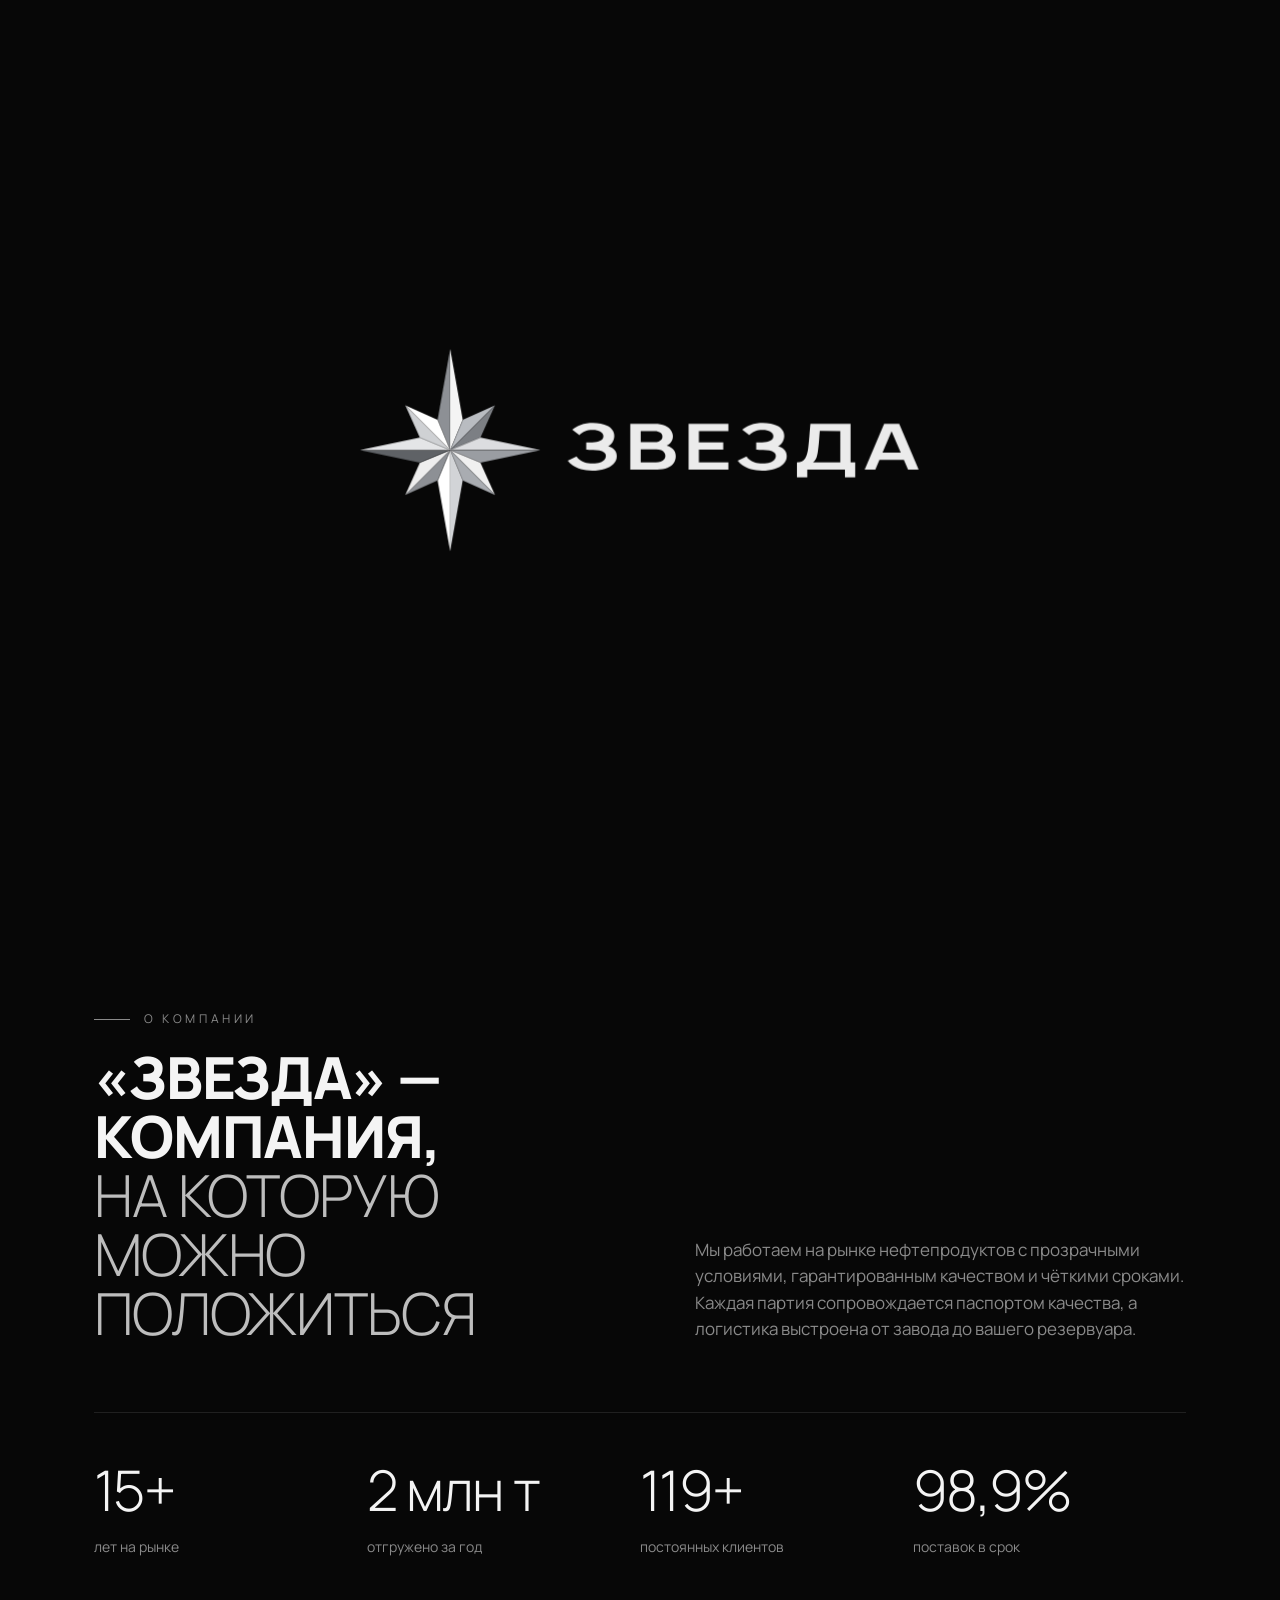
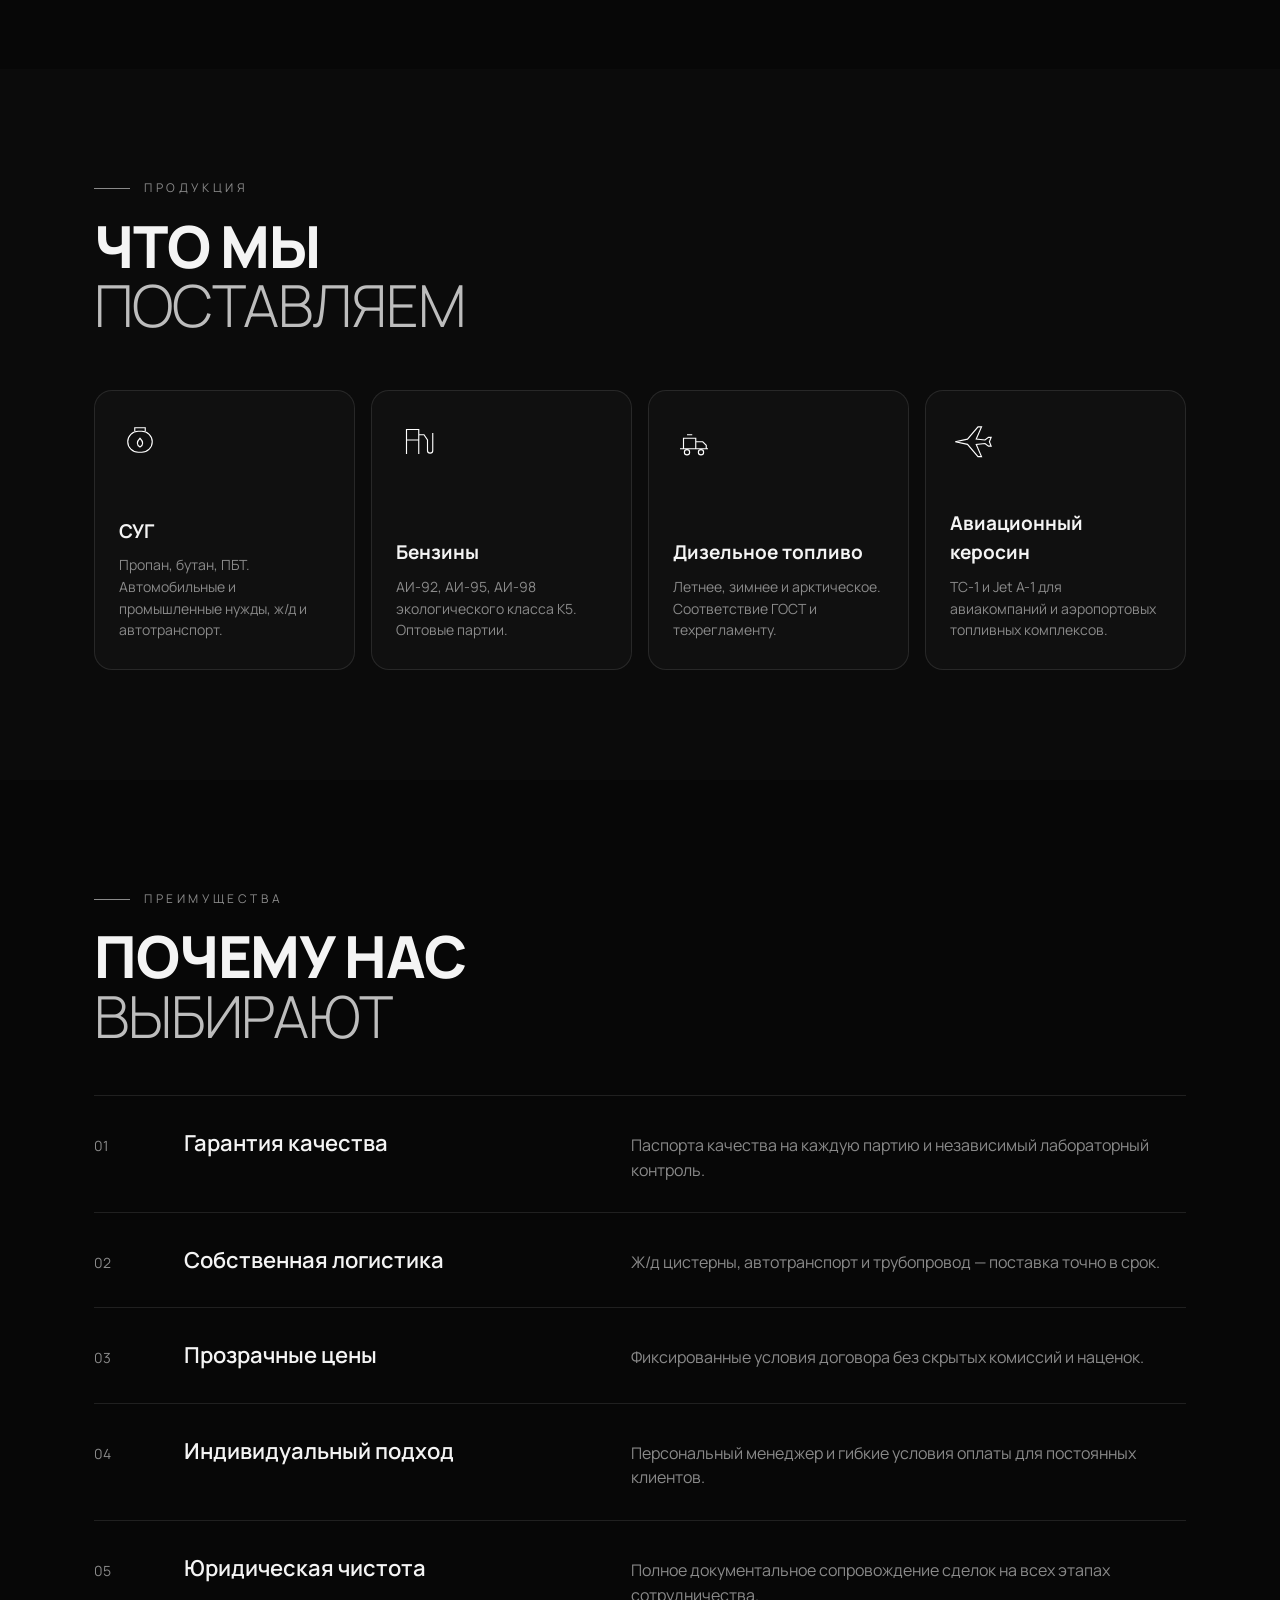
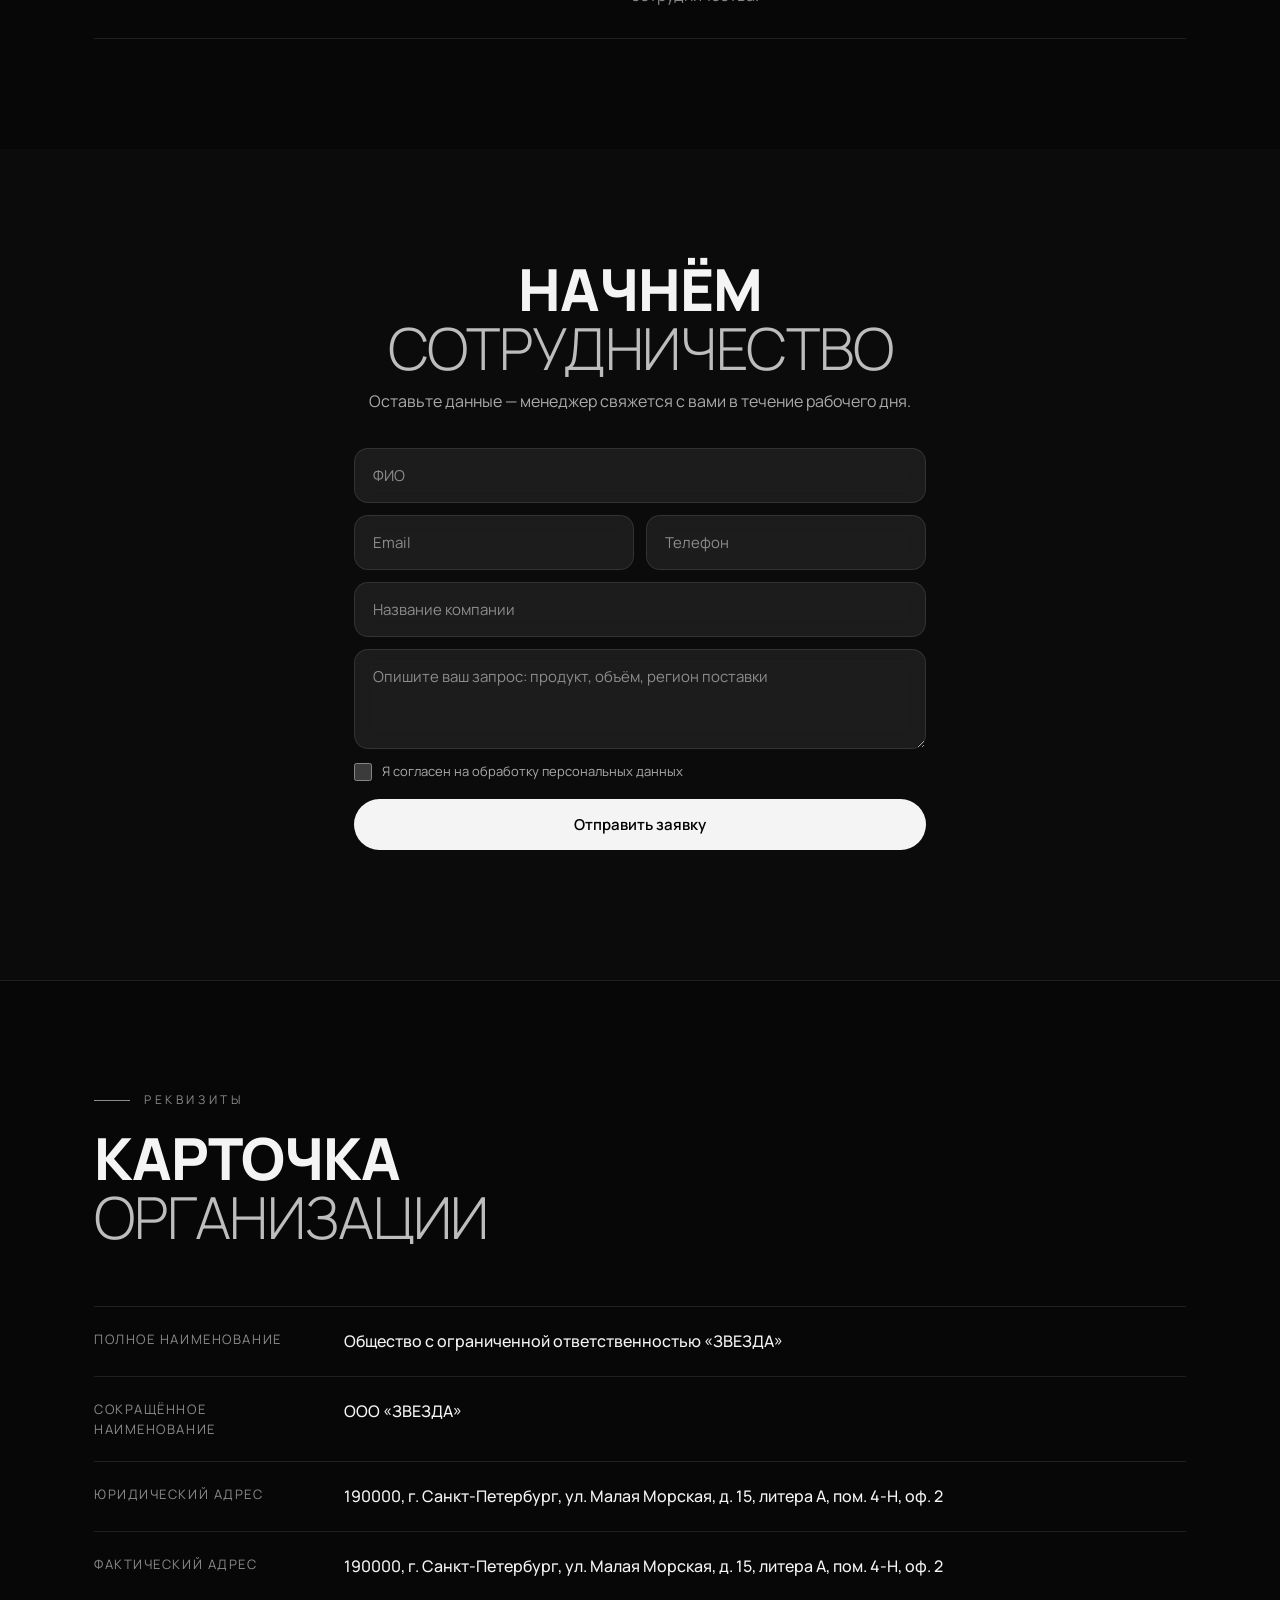
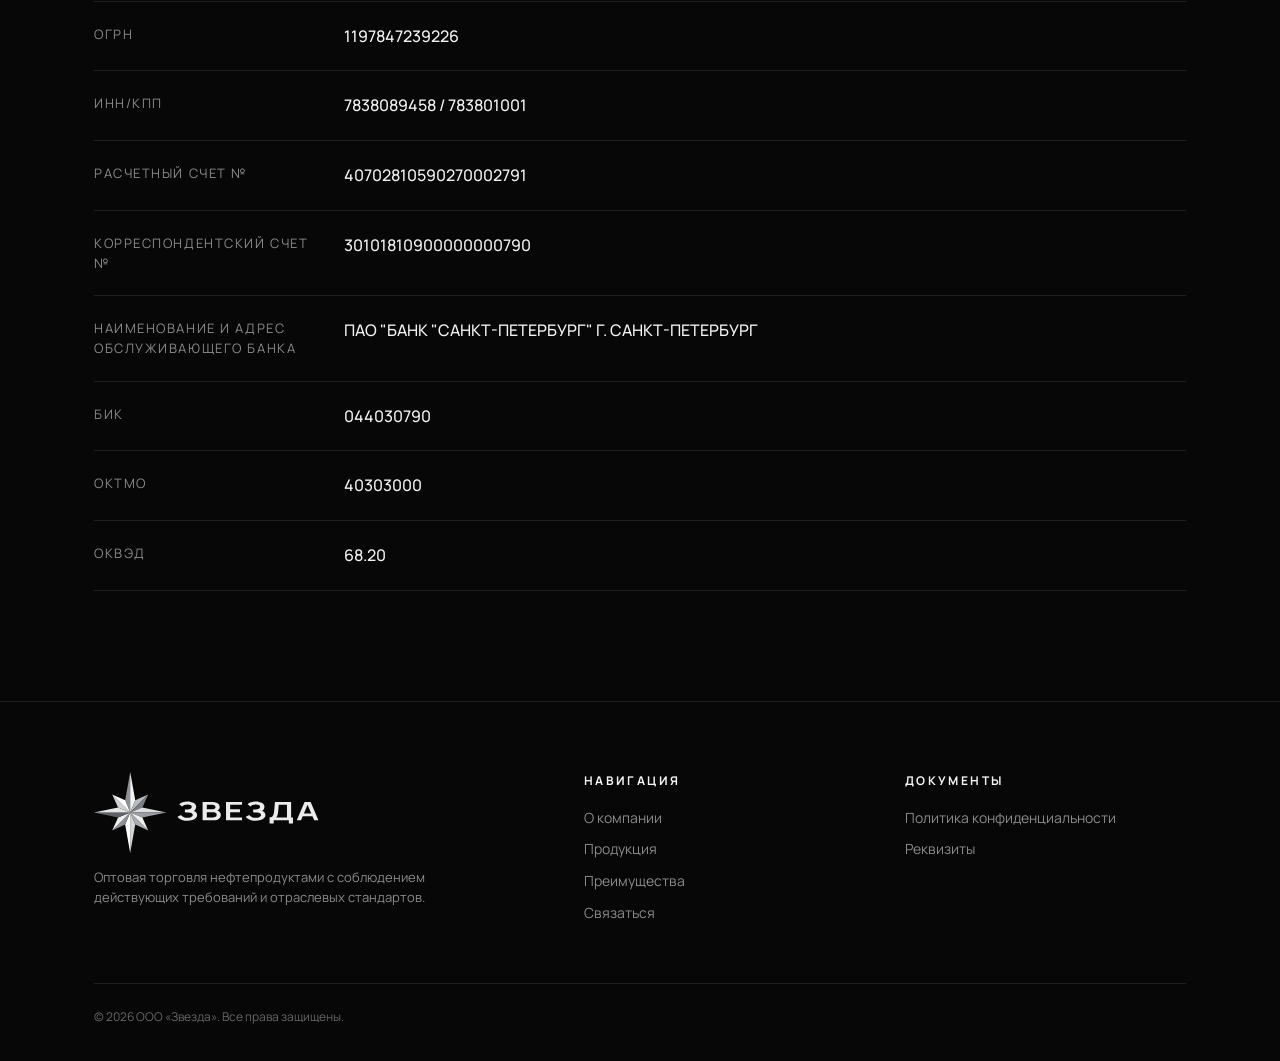
==== index.html @ bc57d200 "first commit" ====
<!doctype html>
<html lang="en" class="is-intro">
  <head>
    <meta charset="UTF-8" />
    <meta name="viewport" content="width=device-width, initial-scale=1.0" />
    <title>ЗВЕЗДА</title>
    <link rel="icon" type="image/svg+xml" href="./assets/logo_icon.svg" />
    <link rel="stylesheet" href="./style.css" />
    <link
      rel="stylesheet"
      href="https://fonts.googleapis.com/css2?family=Manrope:wght@300;400;600;800&display=swap"
    />
    <link href="https://unpkg.com/aos@2.3.1/dist/aos.css" rel="stylesheet" />
    <noscript>
      <style>
        .intro {
          display: none;
        }
        html.is-intro,
        html.is-intro body {
          overflow: auto;
        }
      </style>
    </noscript>
  </head>
  <body>
    <!-- ==================== INTRO ==================== -->
    <div class="intro" id="intro" aria-hidden="true">
      <svg
        class="intro__logo"
        viewBox="0 0 1224 442"
        fill="none"
        xmlns="http://www.w3.org/2000/svg"
      >
        <g class="intro__star">
          <path
            class="intro__ray"
            style="--i: 0"
            d="M197 220.879L169.587 154.735L197 0V220.879Z"
            fill="#8D9095"
          />
          <path
            class="intro__ray"
            style="--i: 1"
            d="M197 220.879V0L224.413 154.735L197 220.879Z"
            fill="#F4F4F4"
          />
          <path
            class="intro__ray"
            style="--i: 2"
            d="M197 220.879L224.413 154.735L294.903 122.976L197 220.879Z"
            fill="#B9BCC1"
          />
          <path
            class="intro__ray"
            style="--i: 3"
            d="M197 220.879L294.903 122.976L263.144 193.466L197 220.879Z"
            fill="#7C7F84"
          />
          <path
            class="intro__ray"
            style="--i: 4"
            d="M197 220.879L263.144 193.466L394 220.879H197Z"
            fill="#DCDDE0"
          />
          <path
            class="intro__ray"
            style="--i: 5"
            d="M197 220.879H394L263.144 248.292L197 220.879Z"
            fill="#9A9DA2"
          />
          <path
            class="intro__ray"
            style="--i: 6"
            d="M197 220.879L263.144 248.292L294.903 318.782L197 220.879Z"
            fill="#F0F0F0"
          />
          <path
            class="intro__ray"
            style="--i: 7"
            d="M197 220.879L294.903 318.782L224.413 287.023L197 220.879Z"
            fill="#A9ACB1"
          />
          <path
            class="intro__ray"
            style="--i: 8"
            d="M197 220.879L224.413 287.023L197 441.758V220.879Z"
            fill="#D2D4D7"
          />
          <path
            class="intro__ray"
            style="--i: 9"
            d="M197 220.879V441.758L169.587 287.023L197 220.879Z"
            fill="white"
          />
          <path
            class="intro__ray"
            style="--i: 10"
            d="M197 220.879L169.587 287.023L99.0969 318.782L197 220.879Z"
            fill="#8D9095"
          />
          <path
            class="intro__ray"
            style="--i: 11"
            d="M197 220.879L99.0969 318.782L130.856 248.292L197 220.879Z"
            fill="#EEEEEE"
          />
          <path
            class="intro__ray"
            style="--i: 12"
            d="M197 220.879L130.856 248.292L0 220.879H197Z"
            fill="#5F6266"
          />
          <path
            class="intro__ray"
            style="--i: 13"
            d="M197 220.879H0L130.856 193.466L197 220.879Z"
            fill="#E4E5E7"
          />
          <path
            class="intro__ray"
            style="--i: 14"
            d="M197 220.879L130.856 193.466L99.0969 122.976L197 220.879Z"
            fill="#CFD1D4"
          />
          <path
            class="intro__ray"
            style="--i: 15"
            d="M197 220.879L99.0969 122.976L169.587 154.735L197 220.879Z"
            fill="white"
          />
        </g>
        <g class="intro__word">
          <path
            class="intro__letter"
            style="--i: 0"
            d="M507.618 265.765C498.136 265.765 489.839 264.744 482.727 262.703C475.678 260.615 469.752 257.947 464.948 254.7C460.207 251.406 456.558 247.95 454 244.331L473.276 234.588C474.774 237.14 476.957 239.599 479.827 241.965C482.696 244.284 486.47 246.21 491.149 247.741C495.828 249.225 501.63 249.968 508.554 249.968C515.229 249.968 520.688 249.225 524.93 247.741C529.172 246.256 532.291 244.308 534.287 241.895C536.283 239.483 537.282 236.861 537.282 234.031C537.282 230.505 535.971 227.791 533.351 225.889C530.731 223.941 527.3 222.595 523.058 221.853C518.816 221.064 514.293 220.624 509.49 220.531C505.123 220.438 501.973 220.368 500.039 220.322C498.105 220.276 496.826 220.252 496.202 220.252C495.578 220.252 494.986 220.252 494.424 220.252V204.386C495.111 204.386 496.265 204.386 497.887 204.386C499.571 204.386 501.286 204.386 503.033 204.386C504.842 204.339 506.308 204.293 507.431 204.247C514.543 204.015 520.376 202.785 524.93 200.558C529.546 198.331 531.854 195.037 531.854 190.676C531.854 186.455 529.702 183.137 525.398 180.725C521.155 178.313 515.51 177.106 508.461 177.106C501.848 177.106 496.015 178.197 490.962 180.377C485.971 182.558 482.197 185.132 479.639 188.102L463.825 176.132C468.379 172.003 474.555 168.523 482.353 165.693C490.213 162.817 499.134 161.379 509.116 161.379C514.98 161.379 520.688 161.959 526.24 163.119C531.792 164.232 536.782 165.949 541.212 168.268C545.641 170.588 549.166 173.557 551.786 177.176C554.406 180.795 555.716 185.109 555.716 190.12C555.716 194.713 554.53 198.958 552.16 202.855C549.852 206.705 546.608 209.86 542.428 212.319C548.355 214.082 552.94 216.773 556.184 220.392C559.49 224.01 561.143 228.58 561.143 234.101C561.143 240.596 558.773 246.21 554.031 250.942C549.29 255.674 542.865 259.339 534.755 261.937C526.708 264.489 517.662 265.765 507.618 265.765Z"
            fill="#EBEBEB"
          />
          <path
            class="intro__letter"
            style="--i: 1"
            d="M590.79 263.677V163.467H644.221C653.329 163.467 660.784 164.835 666.586 167.572C672.45 170.263 676.785 173.72 679.593 177.941C682.462 182.163 683.897 186.524 683.897 191.024C683.897 196.545 682.119 201.231 678.563 205.082C675.07 208.932 670.298 211.53 664.246 212.876V209.396C672.73 210.835 679.156 213.827 683.523 218.374C687.952 222.92 690.167 228.093 690.167 233.892C690.167 239.831 688.638 245.027 685.581 249.481C682.525 253.934 677.971 257.414 671.92 259.919C665.931 262.424 658.507 263.677 649.649 263.677H590.79ZM613.622 247.88H646.841C650.772 247.88 654.296 247.3 657.415 246.14C660.535 244.934 662.968 243.264 664.714 241.13C666.523 238.949 667.428 236.374 667.428 233.405C667.428 230.714 666.648 228.302 665.089 226.168C663.529 224.034 661.252 222.34 658.258 221.088C655.263 219.789 651.676 219.139 647.496 219.139H613.622V247.88ZM613.622 203.481H643.941C647.185 203.481 650.085 203.017 652.643 202.089C655.201 201.161 657.228 199.793 658.725 197.983C660.223 196.174 660.971 193.947 660.971 191.303C660.971 187.823 659.474 184.924 656.48 182.604C653.485 180.284 649.306 179.124 643.941 179.124H613.622V203.481Z"
            fill="#EBEBEB"
          />
          <path
            class="intro__letter"
            style="--i: 2"
            d="M718.213 263.677V163.467H805.237V179.194H740.764V203.899H794.008V219.626H740.764V247.95H805.237V263.677H718.213Z"
            fill="#EBEBEB"
          />
          <path
            class="intro__letter"
            style="--i: 3"
            d="M879.103 265.765C869.621 265.765 861.324 264.744 854.212 262.703C847.163 260.615 841.236 257.947 836.433 254.7C831.692 251.406 828.042 247.95 825.484 244.331L844.761 234.588C846.258 237.14 848.441 239.599 851.311 241.965C854.181 244.284 857.955 246.21 862.634 247.741C867.312 249.225 873.114 249.968 880.039 249.968C886.714 249.968 892.172 249.225 896.414 247.741C900.656 246.256 903.775 244.308 905.772 241.895C907.768 239.483 908.766 236.861 908.766 234.031C908.766 230.505 907.456 227.791 904.836 225.889C902.216 223.941 898.785 222.595 894.543 221.853C890.301 221.064 885.778 220.624 880.974 220.531C876.607 220.438 873.457 220.368 871.523 220.322C869.589 220.276 868.31 220.252 867.687 220.252C867.063 220.252 866.47 220.252 865.909 220.252V204.386C866.595 204.386 867.749 204.386 869.371 204.386C871.055 204.386 872.771 204.386 874.518 204.386C876.327 204.339 877.793 204.293 878.916 204.247C886.027 204.015 891.86 202.785 896.414 200.558C901.03 198.331 903.339 195.037 903.339 190.676C903.339 186.455 901.186 183.137 896.882 180.725C892.64 178.313 886.994 177.106 879.945 177.106C873.332 177.106 867.499 178.197 862.446 180.377C857.456 182.558 853.682 185.132 851.124 188.102L835.31 176.132C839.864 172.003 846.04 168.523 853.838 165.693C861.698 162.817 870.619 161.379 880.6 161.379C886.464 161.379 892.172 161.959 897.724 163.119C903.276 164.232 908.267 165.949 912.696 168.268C917.125 170.588 920.65 173.557 923.27 177.176C925.89 180.795 927.2 185.109 927.2 190.12C927.2 194.713 926.015 198.958 923.644 202.855C921.336 206.705 918.092 209.86 913.913 212.319C919.839 214.082 924.424 216.773 927.668 220.392C930.974 224.01 932.628 228.58 932.628 234.101C932.628 240.596 930.257 246.21 925.516 250.942C920.775 255.674 914.349 259.339 906.239 261.937C898.192 264.489 889.146 265.765 879.103 265.765Z"
            fill="#EBEBEB"
          />
          <path
            class="intro__letter"
            style="--i: 4"
            d="M955.069 280.379V247.95C959.436 247.95 963.086 247.138 966.018 245.514C968.95 243.89 971.289 241.64 973.036 238.764C974.845 235.887 976.248 232.547 977.247 228.743C978.245 224.892 979.025 220.809 979.586 216.495C980.272 210.788 980.865 205.198 981.364 199.723C981.863 194.202 982.331 188.496 982.767 182.604C983.267 176.666 983.828 170.24 984.452 163.327L1072.32 163.467V247.95H1082.42V280.379H1059.97V263.677H977.621V280.379H955.069ZM990.16 247.95H1049.77V179.194L1005.04 179.055C1004.6 183.926 1004.23 188.473 1003.92 192.695C1003.67 196.87 1003.32 201.115 1002.89 205.43C1002.51 209.744 1001.98 214.453 1001.3 219.557C1000.67 224.567 999.985 228.743 999.237 232.083C998.55 235.423 997.521 238.323 996.149 240.782C994.776 243.194 992.78 245.583 990.16 247.95Z"
            fill="#EBEBEB"
          />
          <path
            class="intro__letter"
            style="--i: 5"
            d="M1103 263.677L1145.49 163.467H1178.52L1221 263.677H1197.79L1159.24 173.766H1164.29L1126.21 263.677H1103ZM1126.68 241.965V226.307H1197.42V241.965H1126.68Z"
            fill="#EBEBEB"
          />
        </g>
      </svg>
    </div>
    <!-- ==================== HEADER ==================== -->
    <header class="site-header">
      <a class="logo" href="#top">
        <img src="./assets/logo.svg" alt="logo" width="100px" />
      </a>

      <nav class="nav" id="site-nav">
        <a class="nav__link nav__link--active" href="#top">Главная</a>
        <a class="nav__link" href="#about">О компании</a>
        <a class="nav__link" href="#products">Продукция</a>
        <a class="nav__link" href="#advantages">Преимущества</a>
        <a class="nav__link" href="#contact">Связаться</a>
        <a class="nav__link" href="#requisites">Реквезиты</a>
      </nav>

      <button
        class="burger"
        type="button"
        aria-label="Открыть меню"
        aria-expanded="false"
        aria-controls="site-nav"
      >
        <span></span><span></span><span></span>
      </button>
    </header>

    <!-- ==================== SECTION 1: HERO ==================== -->
    <section class="section hero" id="top">
      <!-- Фоновое видео: вставьте ссылку вместо ### -->
      <video
        class="hero__video"
        autoplay
        muted
        loop
        playsinline
        preload="auto"
        disablepictureinpicture
        disableremoteplayback
        aria-hidden="true"
        tabindex="-1"
      >
        <source src="./assets/bg_video.mp4" type="video/mp4" />
      </video>
      <div class="hero__overlay" aria-hidden="true"></div>

      <div class="container hero__content">
        <div class="label hero__label">Оптовые поставки нефтепродуктов</div>
        <h1 class="heading heading--hero">
          Энергия,
          <span class="heading__accent hero__accent">которой доверяют.</span>
        </h1>
        <p class="hero__text">
          Прямые поставки СУГ, бензинов, дизельного топлива и авиационного
          керосина для промышленности и энергетики.
        </p>
        <a class="btn" href="#contact">Оставить заявку</a>
      </div>
    </section>

    <!-- ==================== SECTION 2: О КОМПАНИИ ==================== -->
    <section class="section about" id="about">
      <div class="container">
        <div class="about__grid">
          <div>
            <div class="label">О компании</div>
            <h2 class="heading">
              «Звезда» — компания,
              <span class="heading__accent">на которую можно положиться</span>
            </h2>
          </div>
          <p class="about__text">
            Мы работаем на рынке нефтепродуктов с прозрачными условиями,
            гарантированным качеством и чёткими сроками. Каждая партия
            сопровождается паспортом качества, а логистика выстроена от завода
            до вашего резервуара.
          </p>
        </div>

        <div class="stats">
          <div class="stats__item">
            <b class="stats__value" data-count="15" data-suffix="+">15+</b
            ><span class="stats__caption">лет на рынке</span>
          </div>
          <div class="stats__item">
            <b class="stats__value" data-count="2" data-suffix=" млн т"
              >2 млн т</b
            ><span class="stats__caption">отгружено за год</span>
          </div>
          <div class="stats__item">
            <b class="stats__value" data-count="120" data-suffix="+">120+</b
            ><span class="stats__caption">постоянных клиентов</span>
          </div>
          <div class="stats__item">
            <b
              class="stats__value"
              data-count="99.8"
              data-decimals="1"
              data-suffix="%"
              >99,8%</b
            ><span class="stats__caption">поставок в срок</span>
          </div>
        </div>
      </div>
    </section>

    <!-- ==================== SECTION 3: ПРОДУКЦИЯ ==================== -->
    <section class="section section--dark products" id="products">
      <div class="container">
        <div class="label">Продукция</div>
        <h2 class="heading">
          Что мы <span class="heading__accent">поставляем</span>
        </h2>

        <div class="products__list">
          <article class="card" data-aos="fade-up" data-aos-delay="0">
            <svg class="card__icon" viewBox="0 0 48 48">
              <rect x="10" y="14" width="28" height="24" rx="12" />
              <path d="M18 14v-4h12v4M24 22c-4 4-4 8 0 10 4-2 4-6 0-10z" />
            </svg>
            <h3 class="card__title">СУГ</h3>
            <p class="card__text">
              Пропан, бутан, ПБТ. Автомобильные и промышленные нужды, ж/д и
              автотранспорт.
            </p>
          </article>

          <article class="card" data-aos="fade-up" data-aos-delay="150">
            <svg class="card__icon" viewBox="0 0 48 48">
              <path
                d="M12 40V12h14v28M12 24h14M26 18h6l4 6v12a3 3 0 0 0 6 0V16"
              />
            </svg>
            <h3 class="card__title">Бензины</h3>
            <p class="card__text">
              АИ-92, АИ-95, АИ-98 экологического класса К5. Оптовые партии.
            </p>
          </article>

          <article class="card" data-aos="fade-up" data-aos-delay="300">
            <svg class="card__icon" viewBox="0 0 48 48">
              <path d="M8 34h32M12 34V22h14v12M26 26h8l4 4v4M16 18h6" />
              <circle cx="16" cy="38" r="3" />
              <circle cx="32" cy="38" r="3" />
            </svg>
            <h3 class="card__title">Дизельное топливо</h3>
            <p class="card__text">
              Летнее, зимнее и арктическое. Соответствие ГОСТ и техрегламенту.
            </p>
          </article>

          <article class="card" data-aos="fade-up" data-aos-delay="450">
            <svg class="card__icon" viewBox="0 0 48 48">
              <path
                d="M6 26l14-3 12-14h4l-6 14 10 1 4-3h3l-2 5 2 5h-3l-4-3-10 1 6 14h-4L20 29 6 26z"
              />
            </svg>
            <h3 class="card__title">Авиационный керосин</h3>
            <p class="card__text">
              ТС-1 и Jet A-1 для авиакомпаний и аэропортовых топливных
              комплексов.
            </p>
          </article>
        </div>
      </div>
    </section>

    <!-- ==================== SECTION 4: ПРЕИМУЩЕСТВА ==================== -->
    <section class="section advantages" id="advantages">
      <div class="container">
        <div class="label">Преимущества</div>
        <h2 class="heading">
          Почему нас <span class="heading__accent">выбирают</span>
        </h2>

        <div class="advantages__list">
          <div class="advantage" data-aos="fade-up" data-aos-delay="0">
            <span class="advantage__number">01</span>
            <h3 class="advantage__title">Гарантия качества</h3>
            <p class="advantage__text">
              Паспорта качества на каждую партию и независимый лабораторный
              контроль.
            </p>
          </div>
          <div class="advantage" data-aos="fade-up" data-aos-delay="150">
            <span class="advantage__number">02</span>
            <h3 class="advantage__title">Собственная логистика</h3>
            <p class="advantage__text">
              Ж/д цистерны, автотранспорт и трубопровод — поставка точно в срок.
            </p>
          </div>
          <div class="advantage" data-aos="fade-up" data-aos-delay="300">
            <span class="advantage__number">03</span>
            <h3 class="advantage__title">Прозрачные цены</h3>
            <p class="advantage__text">
              Фиксированные условия договора без скрытых комиссий и наценок.
            </p>
          </div>
          <div class="advantage" data-aos="fade-up" data-aos-delay="450">
            <span class="advantage__number">04</span>
            <h3 class="advantage__title">Индивидуальный подход</h3>
            <p class="advantage__text">
              Персональный менеджер и гибкие условия оплаты для постоянных
              клиентов.
            </p>
          </div>
          <div class="advantage" data-aos="fade-up" data-aos-delay="600">
            <span class="advantage__number">05</span>
            <h3 class="advantage__title">Юридическая чистота</h3>
            <p class="advantage__text">
              Полное документальное сопровождение сделок на всех этапах
              сотрудничества.
            </p>
          </div>
        </div>
      </div>
    </section>

    <!-- ==================== SECTION 5: КОНТАКТЫ ==================== -->
    <section class="section contact" id="contact">
      <div class="orb" aria-hidden="true"></div>

      <div class="container contact__inner">
        <h2 class="heading contact__title">
          Начнём <span class="heading__accent">сотрудничество</span>
        </h2>
        <p class="contact__subtitle">
          Оставьте данные — менеджер свяжется с вами в течение рабочего дня.
        </p>

        <form class="form" id="contact-form">
          <input class="form__input" required placeholder="ФИО" />

          <div class="form__row">
            <input
              class="form__input"
              required
              type="email"
              placeholder="Email"
            />
            <input
              class="form__input"
              required
              type="tel"
              placeholder="Телефон"
            />
          </div>

          <input class="form__input" required placeholder="Название компании" />
          <textarea
            class="form__input form__input--textarea"
            placeholder="Опишите ваш запрос: продукт, объём, регион поставки"
          ></textarea>

          <label class="form__agreement">
            <input class="form__checkbox" required type="checkbox" />
            <span>Я согласен на обработку персональных данных</span>
          </label>

          <button class="btn form__submit" type="submit">
            Отправить заявку
          </button>
        </form>

        <div class="contact__success" id="contact-success">
          Спасибо! Заявка отправлена.
        </div>
      </div>
    </section>

    <!-- ==================== SECTION 6: РЕКВИЗИТЫ ==================== -->
    <section class="section requisites" id="requisites">
      <div class="container">
        <div class="requisites__header">
          <div>
            <div class="label">Реквизиты</div>
            <h2 class="heading">
              Карточка <span class="heading__accent">организации</span>
            </h2>
          </div>
        </div>

        <div class="requisites__list">
          <div class="requisites__item" data-aos="fade-up" data-aos-delay="0">
            <span class="requisites__label">Полное наименование</span>
            <span class="requisites__value">Общество с ограниченной ответственностью «ЗВЕЗДА»</span>
          </div>

          <div class="requisites__item" data-aos="fade-up" data-aos-delay="100">
            <span class="requisites__label">Сокращённое наименование</span>
            <span class="requisites__value">ООО «ЗВЕЗДА»</span>
          </div>

          <div class="requisites__item" data-aos="fade-up" data-aos-delay="200">
            <span class="requisites__label">Юридический адрес</span>
            <span class="requisites__value">190000, г. Санкт-Петербург, ул. Малая Морская, д. 15, литера А, пом. 4-Н, оф. 2</span>
          </div>

          <div class="requisites__item" data-aos="fade-up" data-aos-delay="300">
            <span class="requisites__label">Фактический адрес</span>
            <span class="requisites__value">190000, г. Санкт-Петербург, ул. Малая Морская, д. 15, литера А, пом. 4-Н, оф. 2</span>
          </div>

          <div class="requisites__item" data-aos="fade-up" data-aos-delay="400">
            <span class="requisites__label">ОГРН</span>
            <span class="requisites__value">1197847239226</span>
          </div>

          <div class="requisites__item" data-aos="fade-up" data-aos-delay="500">
            <span class="requisites__label">ИНН/КПП</span>
            <span class="requisites__value">7838089458 / 783801001</span>
          </div>

          <div class="requisites__item" data-aos="fade-up" data-aos-delay="600">
            <span class="requisites__label">Расчетный счет №</span>
            <span class="requisites__value">40702810590270002791</span>
          </div>

          <div class="requisites__item" data-aos="fade-up" data-aos-delay="700">
            <span class="requisites__label">Корреспондентский счет №</span>
            <span class="requisites__value">30101810900000000790</span>
          </div>

          <div class="requisites__item" data-aos="fade-up" data-aos-delay="750">
            <span class="requisites__label">Наименование и адрес обслуживающего банка</span>
            <span class="requisites__value">ПАО "БАНК "САНКТ-ПЕТЕРБУРГ" Г. САНКТ-ПЕТЕРБУРГ</span>
          </div>

          <div class="requisites__item" data-aos="fade-up" data-aos-delay="800">
            <span class="requisites__label">БИК</span>
            <span class="requisites__value">044030790</span>
          </div>

          <div class="requisites__item" data-aos="fade-up" data-aos-delay="850">
            <span class="requisites__label">ОКТМО</span>
            <span class="requisites__value">40303000</span>
          </div>

          <div class="requisites__item" data-aos="fade-up" data-aos-delay="900">
            <span class="requisites__label">ОКВЭД</span>
            <span class="requisites__value">68.20</span>
          </div>
          
        </div>
      </div>
    </section>

    <!-- ==================== FOOTER ==================== -->
    <footer class="site-footer">
      <div class="container">
        <div class="site-footer__grid">
          <div>
            <a class="logo" href="#top">
              <img src="./assets/logo.svg" alt="logo" width="50%" />
            </a>
            <p class="site-footer__text">
              Оптовая торговля нефтепродуктами с соблюдением действующих
              требований и отраслевых стандартов.
            </p>
          </div>

          <div>
            <h4 class="site-footer__title">Навигация</h4>
            <ul class="site-footer__list">
              <li class="site-footer__item">
                <a class="site-footer__link" href="#about">О компании</a>
              </li>
              <li class="site-footer__item">
                <a class="site-footer__link" href="#products">Продукция</a>
              </li>
              <li class="site-footer__item">
                <a class="site-footer__link" href="#advantages">Преимущества</a>
              </li>
              <li class="site-footer__item">
                <a class="site-footer__link" href="#contact">Связаться</a>
              </li>
            </ul>
          </div>

          <div>
            <h4 class="site-footer__title">Документы</h4>
            <ul class="site-footer__list">
              <li class="site-footer__item">
                <a class="site-footer__link" href="#"
                  >Политика конфиденциальности</a
                >
              </li>
              <li class="site-footer__item">
                <a class="site-footer__link" href="#requisites">Реквизиты</a>
              </li>
            </ul>
          </div>
        </div>

        <div class="site-footer__copyright">
          © 2026 ООО «Звезда». Все права защищены.
        </div>
      </div>
    </footer>
  </body>
  <script src="https://unpkg.com/aos@2.3.1/dist/aos.js"></script>
  <script src="./script.js"></script>
</html>
---- style.css ----
/* ==========================================================
   Соглашения об именовании (BEM):
   .block  .block__element  .block--modifier
   ========================================================== */
      /* ---------- Переменные и сброс ---------- */
      :root {
        --color-bg: #070707;
        --color-surface: #101010;
        --color-text: #f4f4f4;
        --color-muted: #8a8a8a;
        --color-line: rgba(255, 255, 255, 0.1);
        --font-main: Manrope, system-ui, sans-serif;
        color-scheme: dark;
      }

      * {
        box-sizing: border-box;
        margin: 0;
      }

      html {
        background: var(--color-bg);
        scroll-behavior: smooth;
        scroll-padding-top: 90px;
      }

      body {
        background: var(--color-bg);
        color: var(--color-text);
        font-family: var(--font-main);
        line-height: 1.55;
        padding-top: env(safe-area-inset-top, 0px);
        padding-bottom: env(safe-area-inset-bottom, 0px);
      }

      a {
        color: inherit;
        text-decoration: none;
        -webkit-tap-highlight-color: transparent;
      }

      nav {
        text-decoration: none;
        -webkit-tap-highlight-color: transparent;
      }

      /* ---------- Общие блоки ---------- */
      .container {
        max-width: 1140px;
        margin: 0 auto;
        padding: 0 24px;
      }

      .section {
        position: relative;
        padding: 110px 0;
      }

      .section--dark {
        background: #0b0b0b;
      }

      /* Заголовок: жирная строка + лёгкая курсивная (heading__accent) */
      .heading {
        font-size: clamp(30px, 4.6vw, 58px);
        font-weight: 800;
        line-height: 1.02;
        letter-spacing: -0.02em;
        text-transform: uppercase;
      }

      .heading--hero {
        font-size: clamp(40px, 7vw, 88px);
        color: var(--color-text);
      }

      .heading__accent {
        display: block;
        font-weight: 300;
        color: #bdbdbd;
      }

      /* Маленькая подпись над заголовком */
      .label {
        display: flex;
        align-items: center;
        gap: 14px;
        margin-bottom: 18px;
        font-size: 12px;
        letter-spacing: 0.3em;
        text-transform: uppercase;
        color: var(--color-muted);
      }

      .label::before {
        content: "";
        width: 36px;
        height: 1px;
        background: currentColor;
      }

      /* Кнопка */
      .btn {
        display: inline-flex;
        align-items: center;
        justify-content: center;
        gap: 8px;
        padding: 15px 28px;
        border: 0;
        border-radius: 99px;
        background: var(--color-text);
        color: #000;
        font: 600 15px var(--font-main);
        cursor: pointer;
        transition: transform 0.2s;
      }

      .btn:hover {
        transform: translateY(-2px);
      }

      .btn--dark {
        background: #000;
        color: #fff;
      }

      /* Логотип (используется в шапке и подвале) */
      .logo {
        display: flex;
        align-items: center;
        gap: 8px;
        font-size: 14px;
        font-weight: 800;
        letter-spacing: 0.14em;
        text-transform: uppercase;
      }

      /* ---------- Шапка ---------- */
      .site-header {
        position: fixed;
        top: calc(14px + env(safe-area-inset-top, 0px));
        left: 50%;
        z-index: 50;
        display: flex;
        align-items: center;
        gap: 22px;
        max-width: calc(100% - 24px);
        padding: 7px 8px 7px 22px;
        border: 1px solid var(--color-line);
        border-radius: 99px;
        background: rgba(20, 20, 20, 0.55);
        backdrop-filter: blur(18px) saturate(160%);
        -webkit-backdrop-filter: blur(18px) saturate(160%);
        transform: translateX(-50%);
      }

      /* ---------- Навигация ---------- */
      .nav {
        display: flex;
        gap: 2px;
        overflow-x: auto;
        scrollbar-width: none;
      }

      .nav__link {
        padding: 9px 16px;
        border: 1px solid transparent;
        border-radius: 99px;
        font-size: 14px;
        white-space: nowrap;
        color: #d1d1d1;
        transition: color 0.3s;
      }

      .nav__link:hover {
        color: #bbb;
      }

      /* Активный пункт — эффект «жидкого стекла» */
      .nav__link--active {
        /* color: #fff;
    border-color: rgba(255, 255, 255, 0.2);
    background: linear-gradient(135deg, rgba(255, 255, 255, 0.22), rgba(255, 255, 255, 0.06));
    backdrop-filter: blur(14px) brightness(1.4) saturate(180%);
    -webkit-backdrop-filter: blur(14px) brightness(1.4) saturate(180%);
    box-shadow:
        inset 0 1px 1px rgba(255, 255, 255, 0.55),
        inset 0 -1px 2px rgba(255, 255, 255, 0.12),
        0 4px 18px rgba(0, 0, 0, 0.5); */
        color: #fff;
        border-color: rgba(255, 255, 255, 0.2);
        background: linear-gradient(135deg,
            rgba(255, 255, 255, 0.22),
            rgba(255, 255, 255, 0.06));
      }

      /* ---------- Бургер-кнопка (скрыта на десктопе) ---------- */
      .burger {
        display: none;
        position: relative;
        flex: none;
        width: 40px;
        height: 40px;
        border: 1px solid var(--color-line);
        border-radius: 99px;
        background: rgba(255, 255, 255, 0.06);
        color: #fff;
        cursor: pointer;
        -webkit-tap-highlight-color: transparent;
      }

      .burger span {
        position: absolute;
        left: 12px;
        right: 12px;
        height: 1.5px;
        border-radius: 2px;
        background: currentColor;
        transition:
          transform 0.3s,
          opacity 0.2s;
      }

      .burger span:nth-child(1) {
        top: 13px;
      }

      .burger span:nth-child(2) {
        top: 19px;
      }

      .burger span:nth-child(3) {
        top: 25px;
      }

      /* Состояние «открыто»: бургер превращается в крестик */
      .burger--open span:nth-child(1) {
        transform: translateY(6px) rotate(45deg);
      }

      .burger--open span:nth-child(2) {
        opacity: 0;
      }

      .burger--open span:nth-child(3) {
        transform: translateY(-6px) rotate(-45deg);
      }

      /* ---------- Section 1: Hero ---------- */
      .hero {
        display: flex;
        align-items: center;
        min-height: 100vh;
        padding: 140px 0 100px;
        overflow: hidden;
        color: var(--color-text);
        background: #0b0b0b;
        /* background: linear-gradient(#ededed 0, #c9c9c9 45%, #151515 78%, var(--color-bg) 100%); */
        /* background-image: url('./assets/bg_image.png'); */
        background-size: cover;
        /* растянуть на весь блок */
        background-position: center;
        /* центрировать */
        background-repeat: no-repeat;
        /* не повторять */
      }

      .hero__scene {
        position: absolute;
        inset: 0;
        width: 100%;
        height: 100%;
      }

      /* Фоновое видео на всю секцию */
      .hero__video {
        position: absolute;
        inset: 0;
        z-index: 0;
        width: 100%;
        height: 100%;
        object-fit: cover;
        pointer-events: none;
        /* никаких кликов и системных оверлеев поверх видео */
      }

      /* Затемнение поверх видео (меняйте прозрачность под своё видео) */
      .hero__overlay {
        position: absolute;
        inset: 0;
        z-index: 1;
        background: linear-gradient(to bottom,
            rgba(7, 7, 7, 0.55),
            rgba(7, 7, 7, 0.7) 70%,
            var(--color-bg));
      }

      .hero__content {
        position: relative;
        z-index: 2;
      }

      .hero__label {
        color: #b5b5b5;
      }

      /* .hero__accent {
        color: #444;
      } */

      .hero__text {
        max-width: 520px;
        margin: 26px 0 34px;
        font-size: 18px;
        color: #d1d1d1;
      }

      /* ---------- Section 2: О компании ---------- */
      .about__grid {
        display: grid;
        grid-template-columns: 1.1fr 1fr;
        gap: 60px;
        align-items: end;
      }

      .about__text {
        font-size: 17px;
        color: var(--color-muted);
      }

      /* Статистика */
      .stats {
        display: grid;
        grid-template-columns: repeat(4, 1fr);
        margin-top: 70px;
        border-top: 1px solid var(--color-line);
      }

      .stats__item {
        padding: 34px 20px 0 0;
      }

      .stats__value {
        display: block;
        font-size: clamp(34px, 4.4vw, 56px);
        font-weight: 300;
        letter-spacing: -0.03em;
        /* font-variant-numeric: tabular-nums; */
      }

      .stats__caption {
        font-size: 14px;
        color: var(--color-muted);
      }

      /* ---------- Section 3: Продукция ---------- */
      .products__list {
        display: grid;
        grid-template-columns: repeat(4, 1fr);
        gap: 16px;
        margin-top: 56px;
      }

      .card {
        display: flex;
        flex-direction: column;
        min-height: 280px;
        padding: 28px 24px;
        border: 1px solid var(--color-line);
        border-radius: 18px;
        background: var(--color-surface);
        transition:
          border-color 0.3s,
          transform 0.3s;
      }

      .card:hover {
        border-color: rgba(255, 255, 255, 0.35);
        transform: translateY(-4px);
      }

      .card__icon {
        width: 42px;
        height: 42px;
        margin-bottom: auto;
        fill: none;
        stroke: #fff;
        stroke-width: 1.3;
      }

      .card__title {
        margin: 36px 0 8px;
        font-size: 19px;
      }

      .card__text {
        font-size: 14px;
        color: var(--color-muted);
      }

      /* ---------- Section 4: Преимущества ---------- */
      .advantages__list {
        margin-top: 50px;
        border-top: 1px solid var(--color-line);
      }

      .advantage {
        display: grid;
        grid-template-columns: 70px 1fr 1.3fr;
        gap: 20px;
        align-items: baseline;
        padding: 30px 0;
        border-bottom: 1px solid var(--color-line);
      }

      .advantage__number {
        font-size: 14px;
        color: var(--color-muted);
      }

      .advantage__title {
        font-size: 22px;
        font-weight: 600;
      }

      .advantage__text {
        color: var(--color-muted);
      }

      /* ---------- Section 5: Контакты ---------- */
      .contact {
        padding-bottom: 130px;
        overflow: hidden;
        /* background: linear-gradient(#0b0b0b, #2b2b2b 50%, #0b0b0b); */
        background: #0b0b0b;
      }

      .contact__inner {
        position: relative;
        z-index: 2;
        max-width: 620px;
        text-align: center;
      }

      .contact__title {
        margin-bottom: 12px;
      }

      .contact__subtitle {
        margin-bottom: 34px;
        color: #aaa;
      }

      .contact__success {
        display: none;
        padding: 12px;
        color: #ddd;
      }

      .contact__success--visible {
        display: block;
      }

      /* ---------- Section 6: Реквизиты ---------- */
      .requisites {
        background: var(--color-bg);
        border-top: 1px solid var(--color-line);
      }

      .requisites__header {
        display: grid;
        grid-template-columns: 1fr 1fr;
        gap: 60px;
        align-items: end;
      }

      .requisites__company {
        padding-bottom: 4px;
        font-size: 18px;
        font-weight: 600;
        letter-spacing: 0.04em;
        text-transform: uppercase;
      }

      .requisites__list {
        margin-top: 60px;
        border-top: 1px solid var(--color-line);
      }

      .requisites__item {
        display: grid;
        grid-template-columns: 220px 1fr;
        gap: 30px;
        padding: 22px 0;
        border-bottom: 1px solid var(--color-line);
      }

      .requisites__label {
        font-size: 13px;
        color: var(--color-muted);
        text-transform: uppercase;
        letter-spacing: 0.12em;
      }

      .requisites__value {
        font-size: 16px;
        font-weight: 500;
        color: var(--color-text);
      }

      /* Форма */
      .form {
        display: grid;
        gap: 12px;
        text-align: left;
      }

      .form--hidden {
        display: none;
      }

      .form__row {
        display: grid;
        grid-template-columns: 1fr 1fr;
        gap: 12px;
      }

      .form__input {
        width: 100%;
        padding: 16px 18px;
        border: 1px solid var(--color-line);
        border-radius: 14px;
        outline: 0;
        background: rgba(255, 255, 255, 0.07);
        backdrop-filter: blur(10px);
        color: #fff;
        font: 400 15px var(--font-main);
      }

      .form__input::placeholder {
        color: #8d8d8d;
      }

      .form__input:focus {
        border-color: rgba(255, 255, 255, 0.5);
      }

      .form__input--textarea {
        min-height: 100px;
        resize: vertical;
      }

      .form__agreement {
        display: flex;
        align-items: flex-start;
        gap: 10px;
        font-size: 13px;
        color: #aaa;
      }

      .form__checkbox {
        flex: none;
        width: 18px;
        height: 18px;
        margin-top: 2px;
        accent-color: #fff;
      }

      .form__submit {
        margin-top: 6px;
      }

      /* ---------- Подвал ---------- */
      .site-footer {
        padding: 70px 0 34px;
        border-top: 1px solid var(--color-line);
      }

      .site-footer__grid {
        display: grid;
        grid-template-columns: 1.6fr 1fr 1fr;
        gap: 40px;
      }

      .site-footer__text {
        max-width: 380px;
        margin-top: 14px;
        font-size: 13px;
        color: var(--color-muted);
      }

      .site-footer__title {
        margin-bottom: 16px;
        font-size: 12px;
        letter-spacing: 0.2em;
        text-transform: uppercase;
      }

      .site-footer__list {
        padding: 0;
        list-style: none;
      }

      .site-footer__item {
        margin-bottom: 10px;
        font-size: 14px;
      }

      .site-footer__link {
        color: var(--color-muted);
      }

      .site-footer__link:hover {
        color: #fff;
      }

      .site-footer__copyright {
        margin-top: 50px;
        padding-top: 24px;
        border-top: 1px solid var(--color-line);
        font-size: 12px;
        color: #666;
      }

      /* ---------- Интро-анимация ---------- */
      html.is-intro,
      html.is-intro body {
        overflow: hidden;
      }

      .intro {
        position: fixed;
        inset: 0;
        z-index: 100;
        display: grid;
        place-items: center;
        background: var(--color-bg);
        transition:
          opacity 0.8s ease,
          visibility 0s linear 0.8s;
      }

      .intro--hide {
        opacity: 0;
        visibility: hidden;
        pointer-events: none;
      }

      .intro__logo {
        width: min(560px, 78vw);
        height: auto;
        overflow: visible;
        transition: transform 0.9s cubic-bezier(0.2, 0.7, 0.2, 1);
      }

      .intro--hide .intro__logo {
        transform: scale(1.08);
      }

      /* Звезда: лучи по очереди разворачиваются из центра, вся звезда чуть довращается */
      .intro__star {
        transform-origin: 197px 220.879px;
        animation: intro-star-spin 1.4s cubic-bezier(0.22, 0.8, 0.2, 1) both;
      }

      .intro__ray {
        transform-origin: 197px 220.879px;
        animation: intro-ray 0.7s cubic-bezier(0.22, 0.8, 0.2, 1) both;
        animation-delay: calc(var(--i) * 0.04s);
      }

      /* Буквы: появляются снизу одна за другой, после звезды */
      .intro__letter {
        animation: intro-letter 0.7s cubic-bezier(0.22, 0.8, 0.2, 1) both;
        animation-delay: calc(0.9s + var(--i) * 0.07s);
      }

      @keyframes intro-star-spin {
        from {
          transform: rotate(-90deg);
        }

        to {
          transform: rotate(0);
        }
      }

      @keyframes intro-ray {
        from {
          opacity: 0;
          transform: scale(0);
        }

        to {
          opacity: 1;
          transform: scale(1);
        }
      }

      @keyframes intro-letter {
        from {
          opacity: 0;
          transform: translateY(28px);
        }

        to {
          opacity: 1;
          transform: none;
        }
      }

      @media (prefers-reduced-motion: reduce) {

        .intro__star,
        .intro__ray,
        .intro__letter {
          animation: none;
        }
      }

      /* ---------- Адаптив ---------- */
      @media (max-width: 900px) {
        .products__list {
          grid-template-columns: 1fr 1fr;
        }

        .about__grid,
        .site-footer__grid {
          grid-template-columns: 1fr;
        }

        .stats {
          grid-template-columns: 1fr 1fr;
        }

        .advantage {
          grid-template-columns: 40px 1fr;
        }

        .advantage__text {
          grid-column: 2;
        }

        /* --- Мобильное меню --- */
        .site-header {
          justify-content: space-between;
          width: calc(100% - 24px);
          padding: 7px 7px 7px 20px;
        }

        .burger {
          display: block;
        }

        /* Меню превращается в выпадающую панель под шапкой */
        .nav {
          position: absolute;
          top: calc(100% + 10px);
          left: 0;
          right: 0;
          flex-direction: column;
          gap: 4px;
          padding: 10px;
          overflow: visible;
          border: 1px solid var(--color-line);
          border-radius: 24px;
          /* почти непрозрачный фон: вложенный backdrop-filter внутри шапки не размывает */
          background: rgba(16, 16, 16, 0.94);
          box-shadow: 0 20px 50px rgba(0, 0, 0, 0.6);
          opacity: 0;
          visibility: hidden;
          transform: translateY(-8px);
          transition:
            opacity 0.25s,
            transform 0.25s,
            visibility 0.25s;
        }

        .nav--open {
          opacity: 1;
          visibility: visible;
          transform: none;
        }

        .nav__link {
          padding: 14px 18px;
          font-size: 16px;
        }
      }

      @media (max-width: 560px) {
        .section {
          padding: 80px 0;
        }

        .products__list,
        .form__row {
          grid-template-columns: 1fr;
        }

        .requisites__label {
          font-size: 8px;
        }

        .requisites__value {
          font-size: 12px;
        }

        .requisites__item{
          display: flex;
          flex-direction: column;
        }
      }
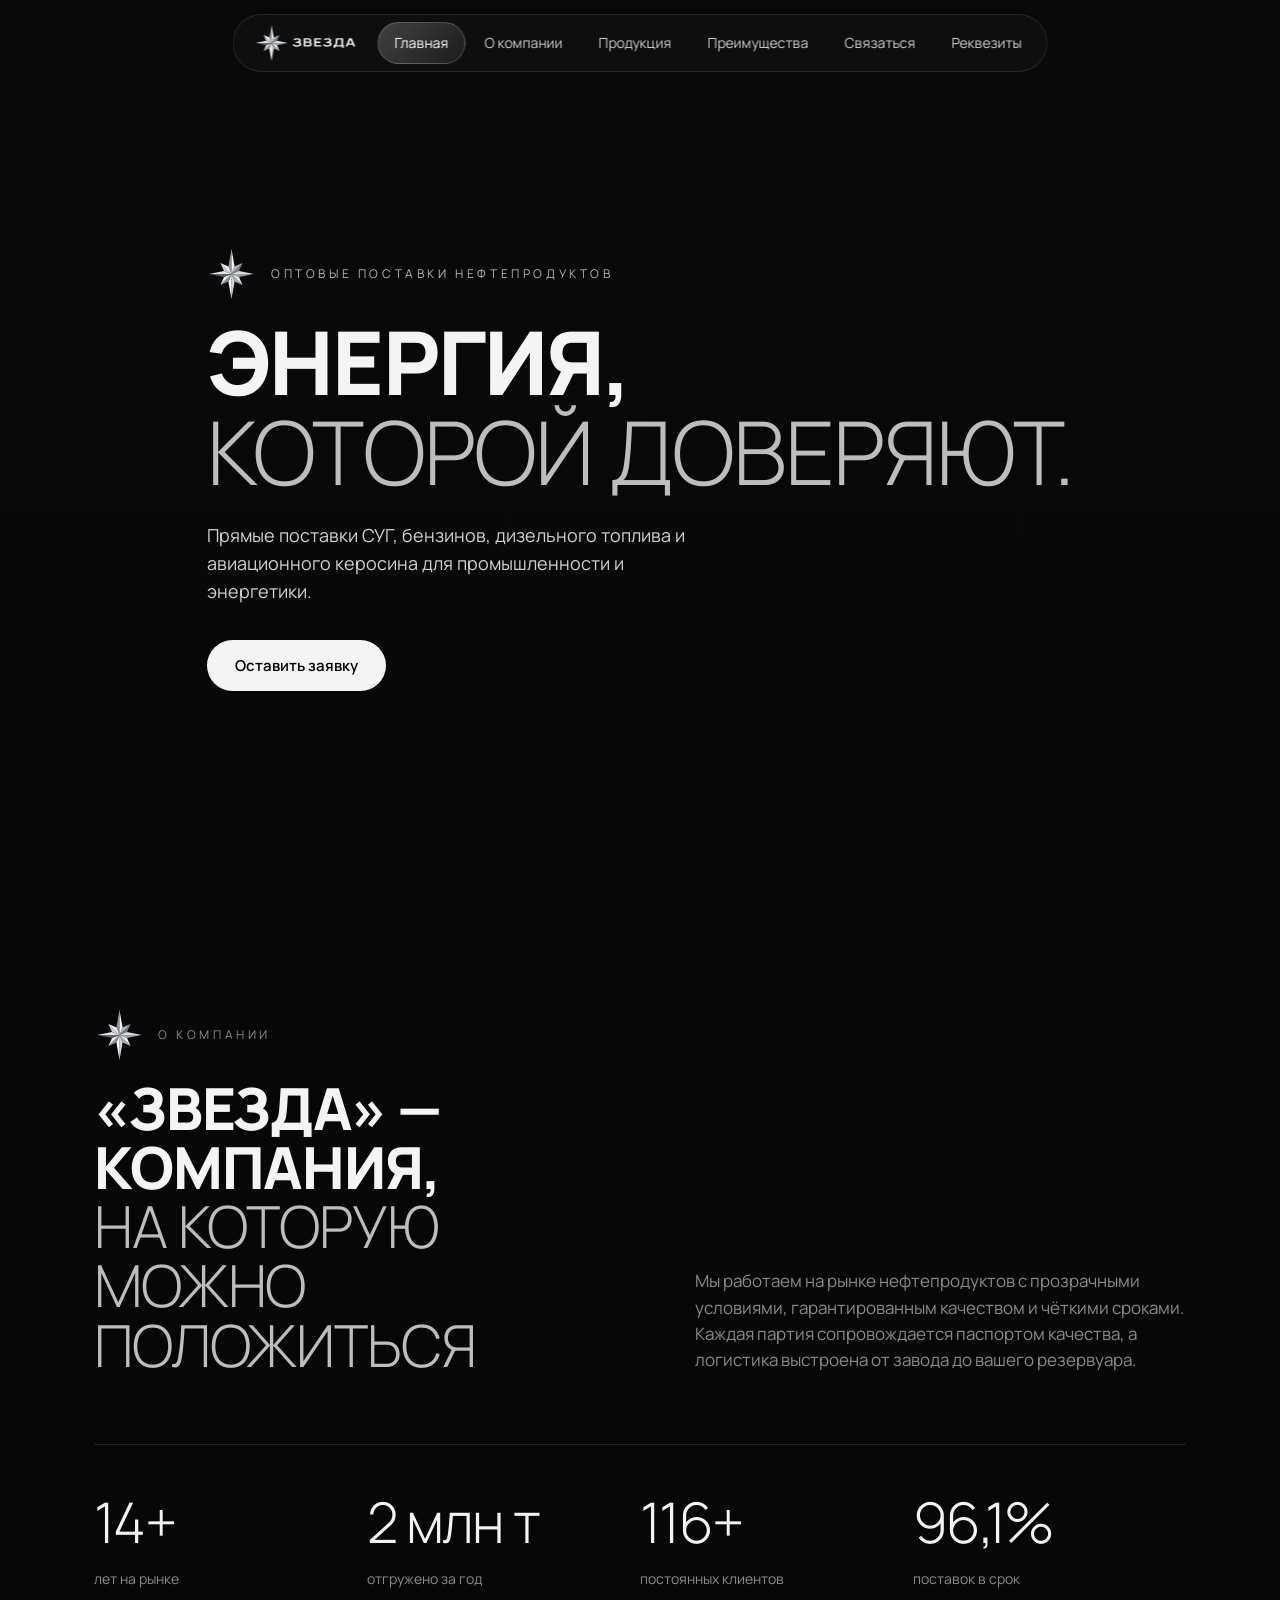
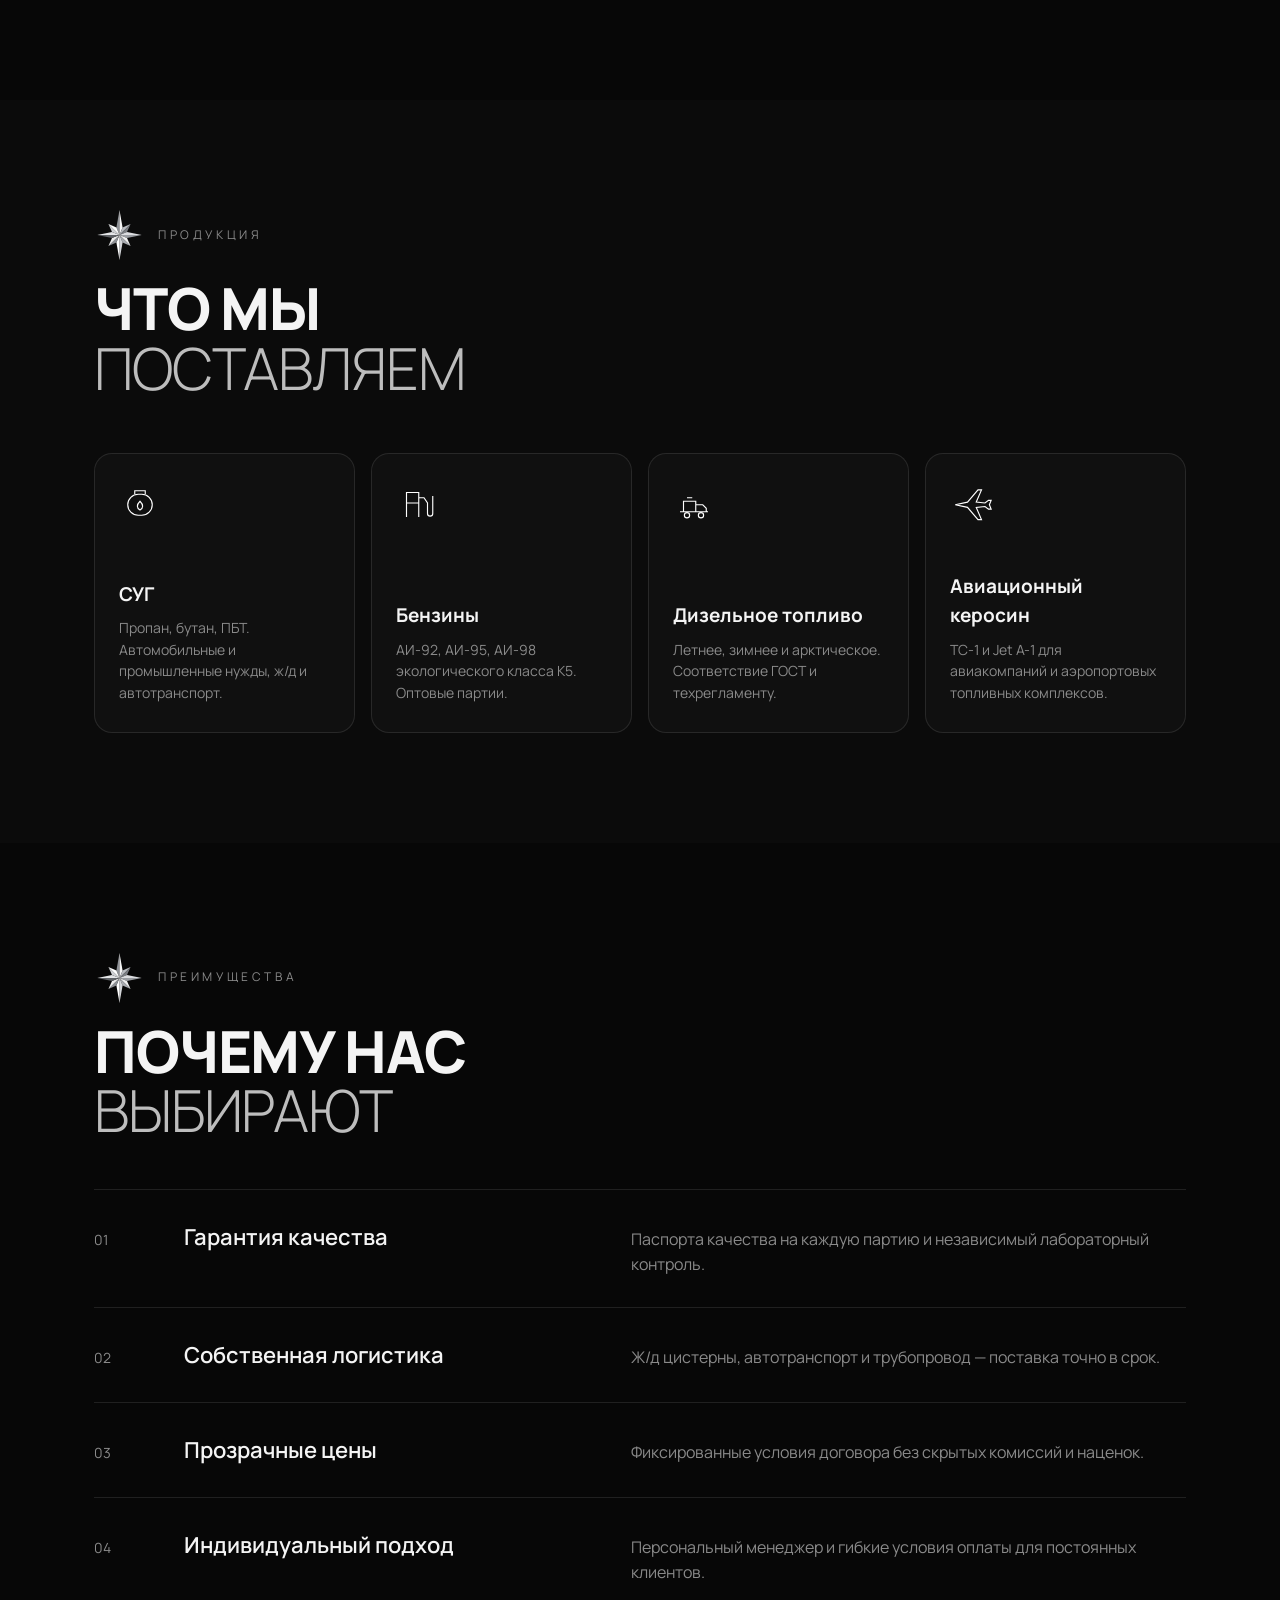
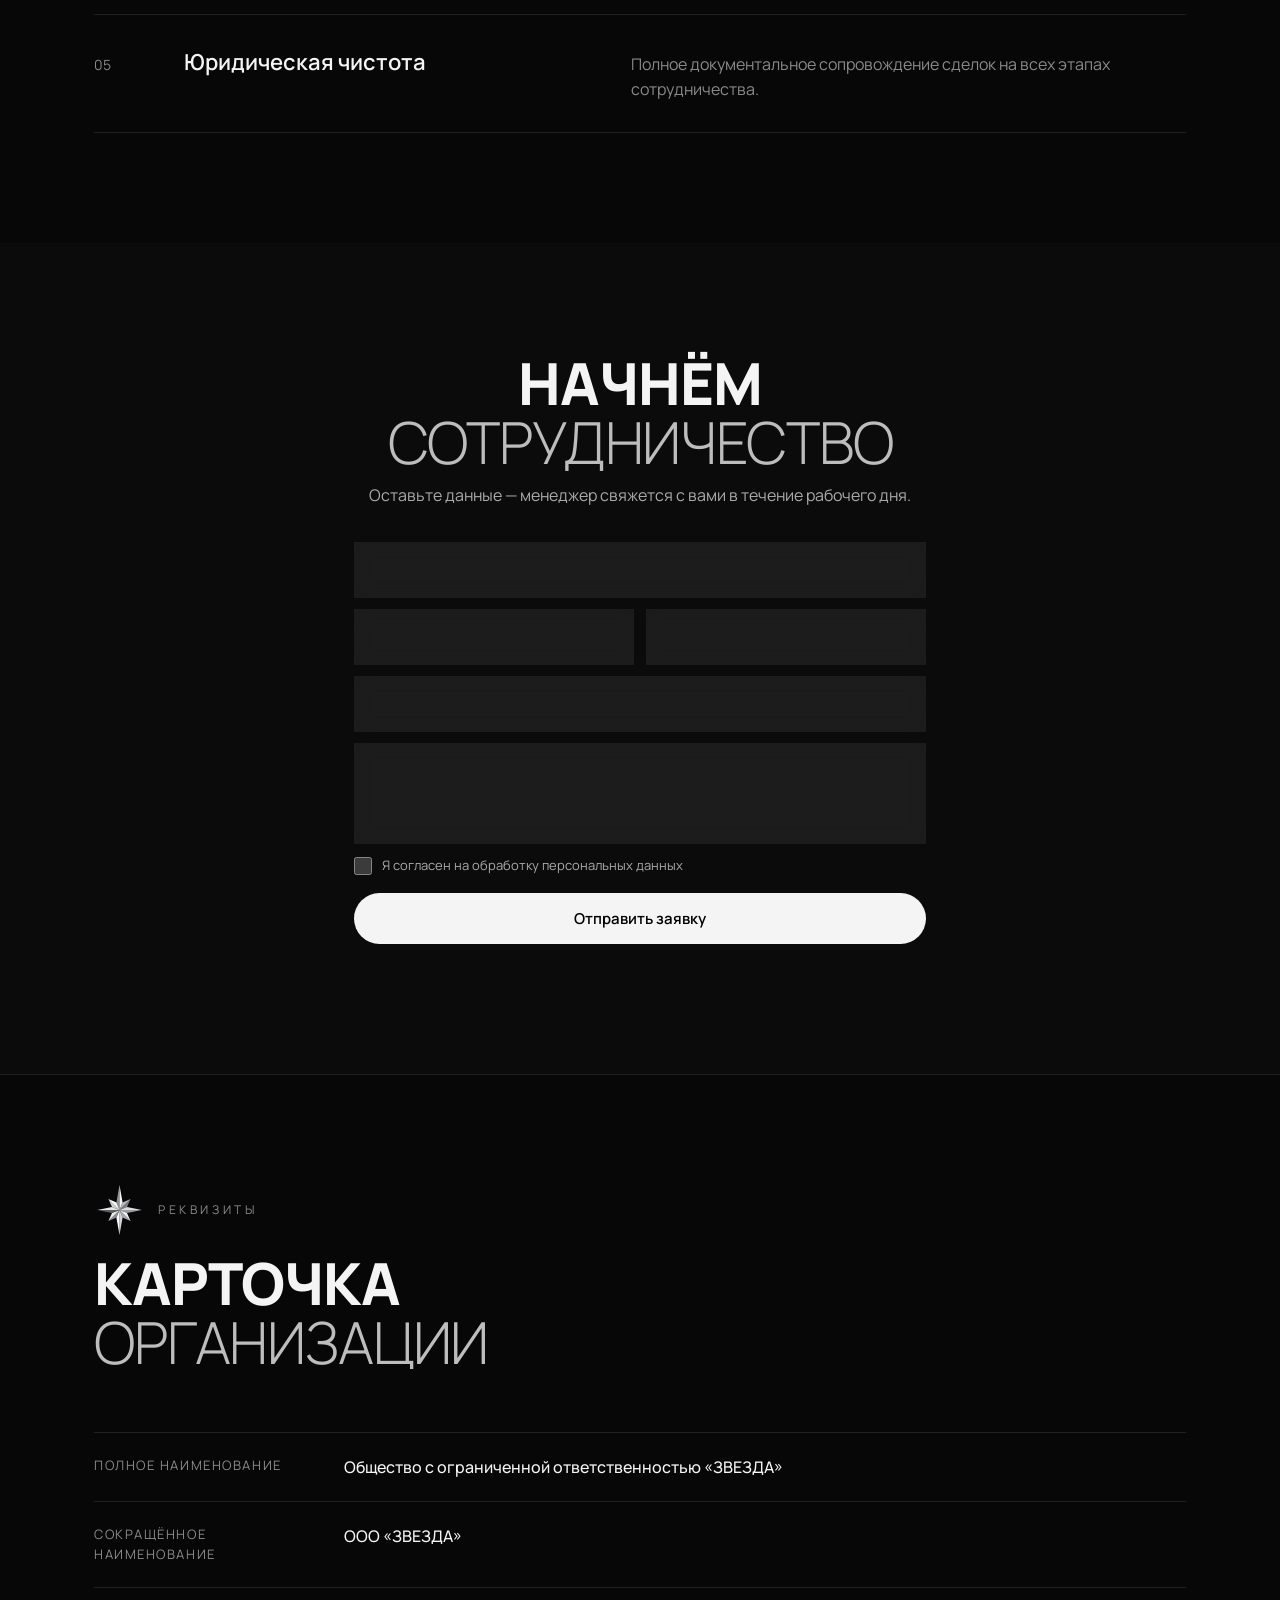
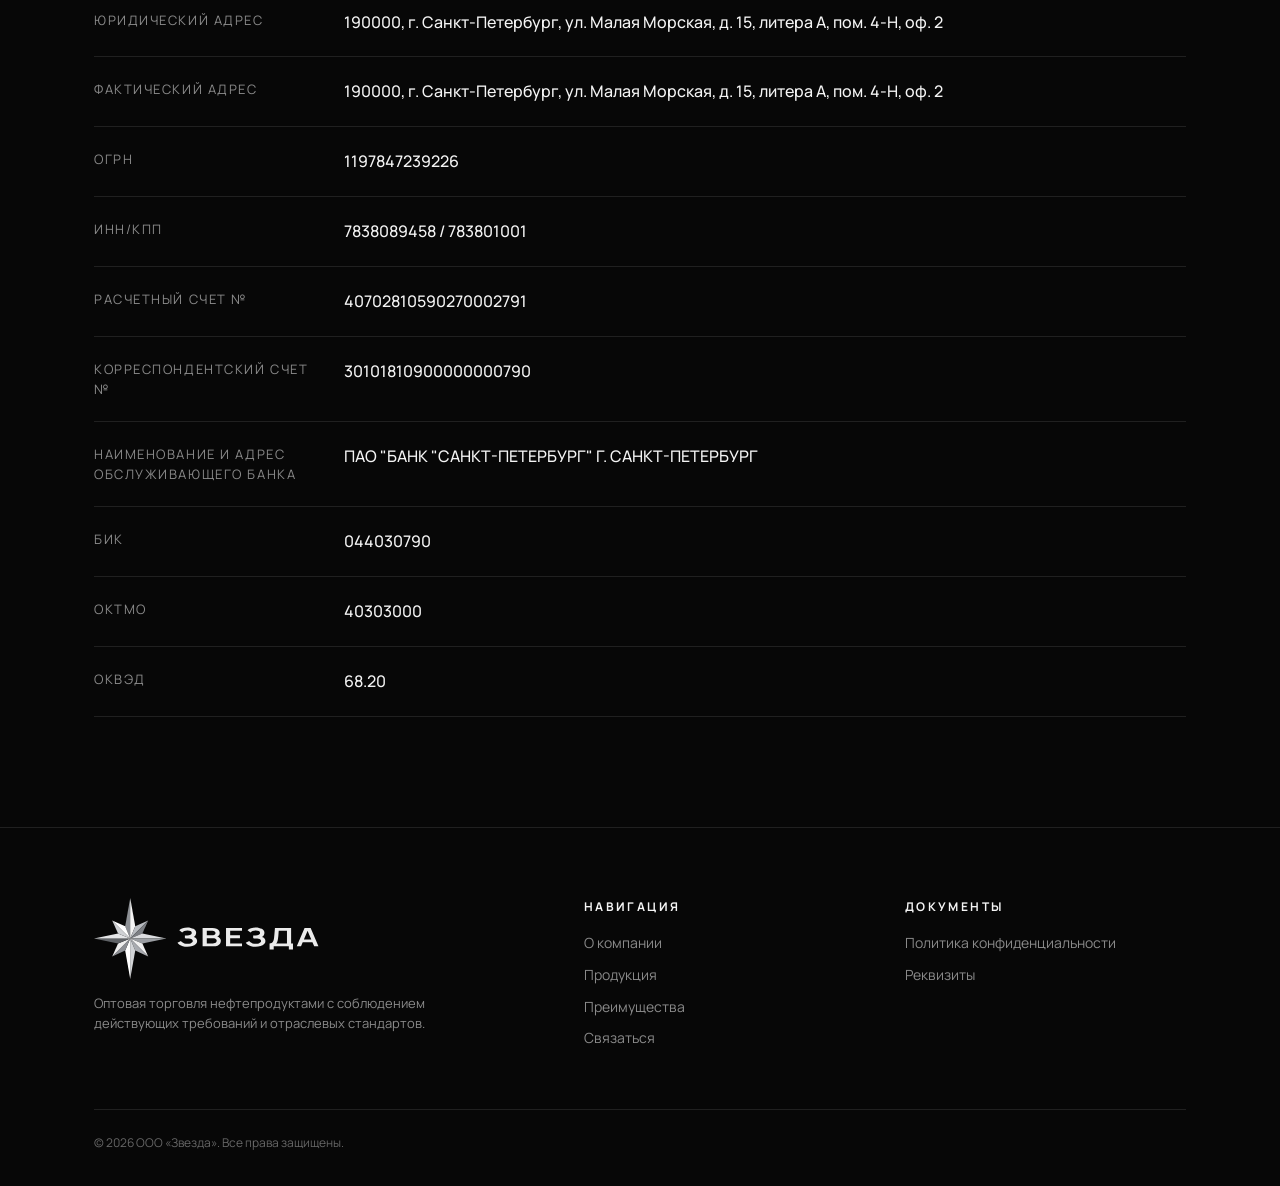
==== commit 5a94a738: "upd ::before (2)" ====
--- a/index.html
+++ b/index.html
@@ -345,7 +345,7 @@
         </h2>
 
         <div class="advantages__list">
-          <div class="advantage" data-aos="fade-up" data-aos-delay="0">
+          <div class="advantage" data-aos="fade-up">
             <span class="advantage__number">01</span>
             <h3 class="advantage__title">Гарантия качества</h3>
             <p class="advantage__text">
@@ -353,21 +353,21 @@
               контроль.
             </p>
           </div>
-          <div class="advantage" data-aos="fade-up" data-aos-delay="150">
+          <div class="advantage" data-aos="fade-up">
             <span class="advantage__number">02</span>
             <h3 class="advantage__title">Собственная логистика</h3>
             <p class="advantage__text">
               Ж/д цистерны, автотранспорт и трубопровод — поставка точно в срок.
             </p>
           </div>
-          <div class="advantage" data-aos="fade-up" data-aos-delay="300">
+          <div class="advantage" data-aos="fade-up">
             <span class="advantage__number">03</span>
             <h3 class="advantage__title">Прозрачные цены</h3>
             <p class="advantage__text">
               Фиксированные условия договора без скрытых комиссий и наценок.
             </p>
           </div>
-          <div class="advantage" data-aos="fade-up" data-aos-delay="450">
+          <div class="advantage" data-aos="fade-up">
             <span class="advantage__number">04</span>
             <h3 class="advantage__title">Индивидуальный подход</h3>
             <p class="advantage__text">
@@ -375,7 +375,7 @@
               клиентов.
             </p>
           </div>
-          <div class="advantage" data-aos="fade-up" data-aos-delay="600">
+          <div class="advantage" data-aos="fade-up">
             <span class="advantage__number">05</span>
             <h3 class="advantage__title">Юридическая чистота</h3>
             <p class="advantage__text">
@@ -452,62 +452,62 @@
         </div>
 
         <div class="requisites__list">
-          <div class="requisites__item" data-aos="fade-up" data-aos-delay="0">
+          <div class="requisites__item" data-aos="fade-up">
             <span class="requisites__label">Полное наименование</span>
             <span class="requisites__value">Общество с ограниченной ответственностью «ЗВЕЗДА»</span>
           </div>
 
-          <div class="requisites__item" data-aos="fade-up" data-aos-delay="100">
+          <div class="requisites__item" data-aos="fade-up">
             <span class="requisites__label">Сокращённое наименование</span>
             <span class="requisites__value">ООО «ЗВЕЗДА»</span>
           </div>
 
-          <div class="requisites__item" data-aos="fade-up" data-aos-delay="200">
+          <div class="requisites__item" data-aos="fade-up">
             <span class="requisites__label">Юридический адрес</span>
             <span class="requisites__value">190000, г. Санкт-Петербург, ул. Малая Морская, д. 15, литера А, пом. 4-Н, оф. 2</span>
           </div>
 
-          <div class="requisites__item" data-aos="fade-up" data-aos-delay="300">
+          <div class="requisites__item" data-aos="fade-up">
             <span class="requisites__label">Фактический адрес</span>
             <span class="requisites__value">190000, г. Санкт-Петербург, ул. Малая Морская, д. 15, литера А, пом. 4-Н, оф. 2</span>
           </div>
 
-          <div class="requisites__item" data-aos="fade-up" data-aos-delay="400">
+          <div class="requisites__item" data-aos="fade-up">
             <span class="requisites__label">ОГРН</span>
             <span class="requisites__value">1197847239226</span>
           </div>
 
-          <div class="requisites__item" data-aos="fade-up" data-aos-delay="500">
+          <div class="requisites__item" data-aos="fade-up">
             <span class="requisites__label">ИНН/КПП</span>
             <span class="requisites__value">7838089458 / 783801001</span>
           </div>
 
-          <div class="requisites__item" data-aos="fade-up" data-aos-delay="600">
+          <div class="requisites__item" data-aos="fade-up">
             <span class="requisites__label">Расчетный счет №</span>
             <span class="requisites__value">40702810590270002791</span>
           </div>
 
-          <div class="requisites__item" data-aos="fade-up" data-aos-delay="700">
+          <div class="requisites__item" data-aos="fade-up">
             <span class="requisites__label">Корреспондентский счет №</span>
             <span class="requisites__value">30101810900000000790</span>
           </div>
 
-          <div class="requisites__item" data-aos="fade-up" data-aos-delay="750">
+          <div class="requisites__item" data-aos="fade-up">
             <span class="requisites__label">Наименование и адрес обслуживающего банка</span>
             <span class="requisites__value">ПАО "БАНК "САНКТ-ПЕТЕРБУРГ" Г. САНКТ-ПЕТЕРБУРГ</span>
           </div>
 
-          <div class="requisites__item" data-aos="fade-up" data-aos-delay="800">
+          <div class="requisites__item" data-aos="fade-up">
             <span class="requisites__label">БИК</span>
             <span class="requisites__value">044030790</span>
           </div>
 
-          <div class="requisites__item" data-aos="fade-up" data-aos-delay="850">
+          <div class="requisites__item" data-aos="fade-up">
             <span class="requisites__label">ОКТМО</span>
             <span class="requisites__value">40303000</span>
           </div>
 
-          <div class="requisites__item" data-aos="fade-up" data-aos-delay="900">
+          <div class="requisites__item" data-aos="fade-up">
             <span class="requisites__label">ОКВЭД</span>
             <span class="requisites__value">68.20</span>
           </div>
--- a/style.css
+++ b/style.css
@@ -93,10 +93,14 @@
       }
 
       .label::before {
-        content: "";
-        width: 36px;
-        height: 1px;
-        background: currentColor;
+        content: "";   
+        display: inline-block;
+        width: 50px;
+        height: 50px;
+        background-image: url("./assets/logo_icon.svg");
+        background-size: contain;
+        background-repeat: no-repeat;
+        background-position: center;
       }
 
       /* Кнопка */
@@ -806,7 +810,7 @@
           font-size: 12px;
         }
 
-        .requisites__item{
+        .requisites__item {
           display: flex;
           flex-direction: column;
         }
